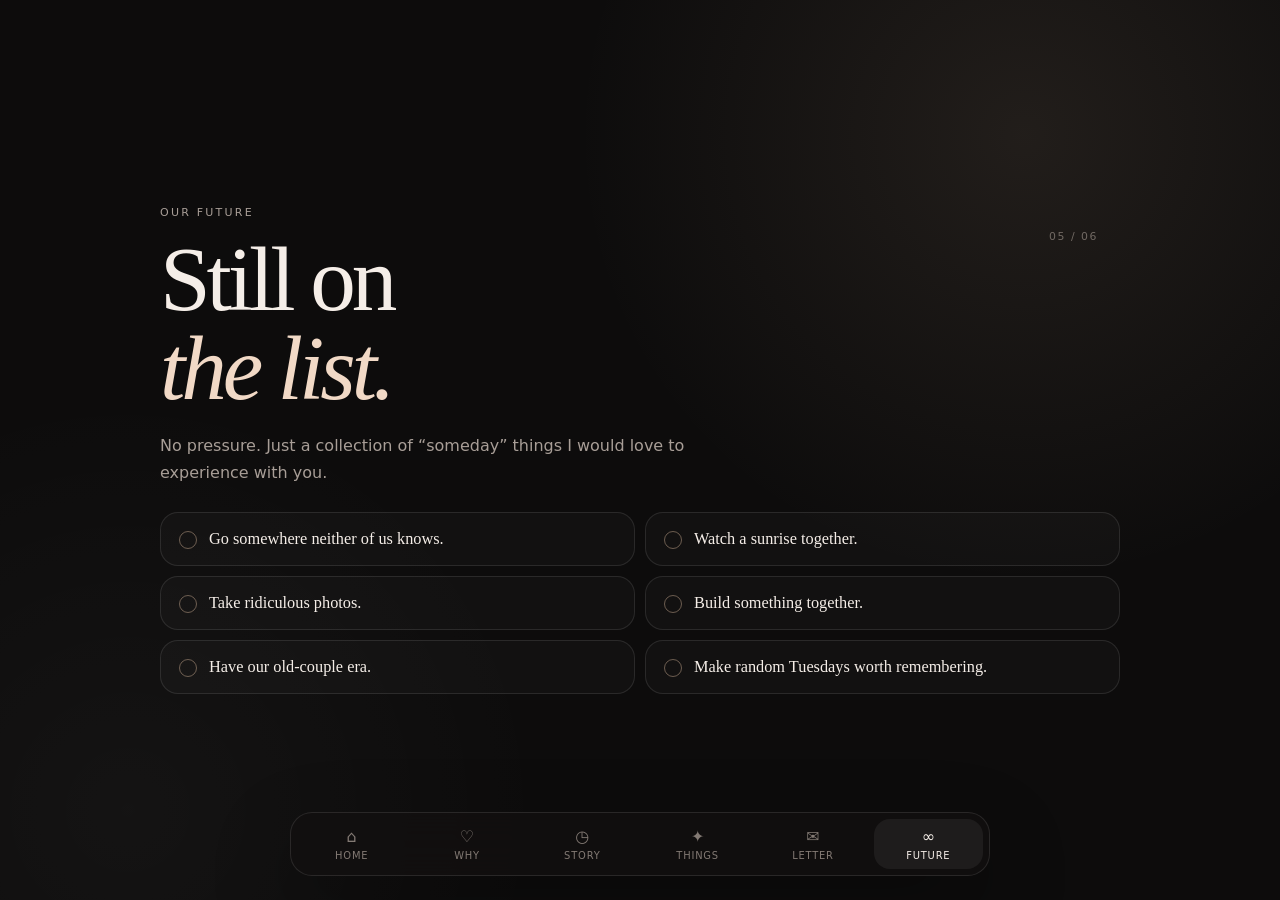
==== future.html @ 2348cdf8 "Add future page" ====
<!doctype html><html lang="en"><head><meta charset="utf-8"><meta name="viewport" content="width=device-width,initial-scale=1,viewport-fit=cover"><title>Our Future · The Place I Keep You</title><link rel="stylesheet" href="styles.css"></head><body><main class="screen"><div class="content fade"><div class="counter">05 / 06</div><div class="eyebrow">Our future</div><h1 class="headline">Still on<br><em>the list.</em></h1><p class="lede">No pressure. Just a collection of “someday” things I would love to experience with you.</p><div class="future-grid"><div class="future fade"><i class="check"></i><span>Go somewhere neither of us knows.</span></div><div class="future fade"><i class="check"></i><span>Watch a sunrise together.</span></div><div class="future fade"><i class="check"></i><span>Take ridiculous photos.</span></div><div class="future fade"><i class="check"></i><span>Build something together.</span></div><div class="future fade"><i class="check"></i><span>Have our old-couple era.</span></div><div class="future fade"><i class="check"></i><span>Make random Tuesdays worth remembering.</span></div></div></div><nav class="app-nav"><a href="index.html"><span class="icon">⌂</span>Home</a><a href="reasons.html"><span class="icon">♡</span>Why</a><a href="story.html"><span class="icon">◷</span>Story</a><a href="memories.html"><span class="icon">✦</span>Things</a><a href="letter.html"><span class="icon">✉</span>Letter</a><a class="active" href="future.html"><span class="icon">∞</span>Future</a></nav></main><script src="script.js"></script></body></html>
---- styles.css ----
:root{--bg:#0d0c0c;--panel:#151212;--text:#f5eee8;--muted:#a89e97;--line:rgba(255,255,255,.1);--accent:#d9b89b;--accent2:#f1d9c6;--shadow:0 30px 80px rgba(0,0,0,.3)}*{box-sizing:border-box}html,body{margin:0;min-height:100%;background:var(--bg);color:var(--text);font-family:Inter,ui-sans-serif,system-ui,-apple-system,BlinkMacSystemFont,"Segoe UI",sans-serif}body{overflow:hidden}a{color:inherit;text-decoration:none}button{font:inherit}.screen{height:100svh;min-height:560px;position:relative;overflow:hidden;display:flex;align-items:center}.screen:before{content:"";position:absolute;inset:0;background:radial-gradient(circle at 80% 15%,rgba(217,184,155,.1),transparent 35%),radial-gradient(circle at 10% 90%,rgba(255,255,255,.03),transparent 30%);pointer-events:none}.content{position:relative;z-index:2;width:min(100% - 40px,960px);margin:auto}.center{text-align:center}.eyebrow{font-size:.69rem;text-transform:uppercase;letter-spacing:.2em;color:var(--muted)}.seal{width:56px;height:56px;border:1px solid rgba(217,184,155,.45);border-radius:50%;display:grid;place-items:center;color:var(--accent);font-size:1.3rem;margin:28px auto}.home h1{font-family:Georgia,"Times New Roman",serif;font-weight:400;font-size:clamp(3.8rem,17vw,8rem);line-height:.9;letter-spacing:-.055em;margin:0}.home h1 em,.headline em{color:var(--accent2);font-style:italic}.home p{max-width:430px;margin:26px auto 0;color:var(--muted);font-size:1rem;line-height:1.7}.primary{display:inline-flex;gap:14px;align-items:center;margin-top:34px;padding:13px 18px;border:1px solid var(--line);border-radius:999px;background:rgba(255,255,255,.035);transition:.25s}.primary:hover{transform:translateY(-2px);border-color:rgba(217,184,155,.5)}.bottom-note{position:absolute;z-index:2;bottom:22px;left:50%;transform:translateX(-50%);font-size:.7rem;color:#6f6762;letter-spacing:.12em;text-transform:uppercase}.ambient{position:absolute;width:260px;height:260px;border-radius:50%;filter:blur(70px);opacity:.17}.a1{background:#b88b68;top:-100px;right:-60px}.a2{background:#7b6253;bottom:-120px;left:-90px}.app-nav{position:absolute;z-index:10;left:50%;transform:translateX(-50%);bottom:max(16px,env(safe-area-inset-bottom));width:min(calc(100% - 24px),700px);display:flex;justify-content:space-between;gap:6px;padding:6px;background:rgba(18,16,16,.78);border:1px solid var(--line);backdrop-filter:blur(18px);border-radius:22px;box-shadow:var(--shadow)}.app-nav a{flex:1;display:flex;flex-direction:column;align-items:center;gap:4px;padding:8px 5px;border-radius:16px;color:#837a74;font-size:.62rem;text-transform:uppercase;letter-spacing:.08em}.app-nav a.active{color:var(--text);background:rgba(255,255,255,.06)}.app-nav .icon{font-size:1rem;letter-spacing:0}.counter{position:absolute;top:24px;right:22px;color:#716963;font-size:.68rem;letter-spacing:.14em}.headline{font-family:Georgia,"Times New Roman",serif;font-weight:400;font-size:clamp(2.7rem,10vw,5.7rem);line-height:.98;letter-spacing:-.045em;margin:16px 0 0}.lede{max-width:610px;color:var(--muted);margin:20px 0 0;line-height:1.65}.grid{display:grid;gap:12px;margin-top:30px}.grid-3{grid-template-columns:repeat(3,1fr)}.tile{border:1px solid var(--line);background:linear-gradient(145deg,rgba(255,255,255,.05),rgba(255,255,255,.018));border-radius:20px;padding:20px;min-height:220px;display:flex;flex-direction:column;justify-content:flex-end}.num{font-size:.68rem;letter-spacing:.15em;color:var(--accent);text-transform:uppercase;align-self:flex-start;margin-bottom:auto}.tile h2{font-family:Georgia,"Times New Roman",serif;font-weight:400;font-size:1.45rem;margin:0 0 7px}.tile p{margin:0;color:var(--muted);font-size:.9rem;line-height:1.55}.story-list{margin-top:26px;display:grid;gap:9px}.story-item{display:grid;grid-template-columns:90px 1fr;gap:16px;align-items:center;padding:13px 0;border-bottom:1px solid var(--line)}.story-item:first-child{border-top:1px solid var(--line)}.date{font-size:.68rem;text-transform:uppercase;letter-spacing:.1em;color:var(--accent)}.story-item h2{font-family:Georgia,"Times New Roman",serif;font-weight:400;font-size:1.18rem;margin:0}.story-item p{margin:4px 0 0;color:var(--muted);font-size:.82rem}.memory-stack{display:grid;grid-template-columns:1fr 1fr;gap:12px;margin-top:28px}.memory{border:1px solid var(--line);border-radius:18px;padding:18px;background:rgba(255,255,255,.025)}.memory strong{display:block;font-family:Georgia,"Times New Roman",serif;font-size:1.14rem;font-weight:400;margin-bottom:8px}.memory span{font-size:.86rem;color:var(--muted);line-height:1.55}.letter-wrap{max-width:760px}.letter{margin-top:24px;display:grid;gap:12px}.letter p{font-family:Georgia,"Times New Roman",serif;color:#dbd0c8;font-size:clamp(1.05rem,2.7vw,1.45rem);line-height:1.6;margin:0}.signature{margin-top:14px;font-family:Georgia,"Times New Roman",serif;color:var(--accent);font-size:1.45rem}.future-grid{display:grid;grid-template-columns:1fr 1fr;gap:10px;margin-top:26px}.future{border:1px solid var(--line);border-radius:18px;padding:16px 18px;display:flex;gap:12px;align-items:flex-start;background:rgba(255,255,255,.025)}.check{width:18px;height:18px;border:1px solid rgba(217,184,155,.45);border-radius:50%;flex:0 0 auto;margin-top:2px}.future span{font-family:Georgia,"Times New Roman",serif;font-size:1.02rem}.secret-card{max-width:720px;margin:auto;padding:34px 24px;border:1px solid rgba(217,184,155,.22);background:linear-gradient(145deg,rgba(217,184,155,.08),rgba(255,255,255,.02));border-radius:26px;text-align:center}.lock{font-size:1.5rem;color:var(--accent)}.secret-card h1{font-family:Georgia,"Times New Roman",serif;font-size:clamp(2.4rem,9vw,5rem);font-weight:400;margin:10px 0 12px;line-height:.98}.secret-card p{color:var(--muted);line-height:1.65;margin:0 auto;max-width:520px}.ghost{margin-top:22px;border:1px solid rgba(217,184,155,.35);background:transparent;color:var(--text);padding:11px 17px;border-radius:999px;cursor:pointer}.secret-copy{display:none;margin:24px auto 0;max-width:560px;text-align:left}.secret-copy.show{display:block}.secret-copy p{font-family:Georgia,"Times New Roman",serif;color:#ddd1c9;font-size:1.12rem;margin:12px 0}.final h1{font-family:Georgia,"Times New Roman",serif;font-size:clamp(3.5rem,14vw,7rem);font-weight:400;line-height:.9;margin:15px 0}.final p{max-width:500px;margin:18px auto;color:var(--muted);line-height:1.7}.heart{color:var(--accent);font-size:1.4rem;margin-top:22px}.fade{animation:fade .6s ease both}@keyframes fade{from{opacity:0;transform:translateY(12px)}to{opacity:1;transform:none}}@media(max-width:720px){.content{width:min(100% - 32px,960px)}.grid-3{grid-template-columns:1fr}.tile{min-height:150px;padding:18px}.tile h2{font-size:1.28rem}.grid-3 .tile:nth-child(3){display:none}.memory-stack,.future-grid{grid-template-columns:1fr}.memory-stack .memory:nth-child(n+3),.future-grid .future:nth-child(n+5){display:none}.story-item{grid-template-columns:72px 1fr}.story-item p{font-size:.77rem}.home p{font-size:.92rem}.app-nav a{font-size:.56rem}.app-nav{border-radius:19px}.screen{min-height:520px}}@media(min-width:721px){.app-nav{bottom:24px}.tile{min-height:250px}}
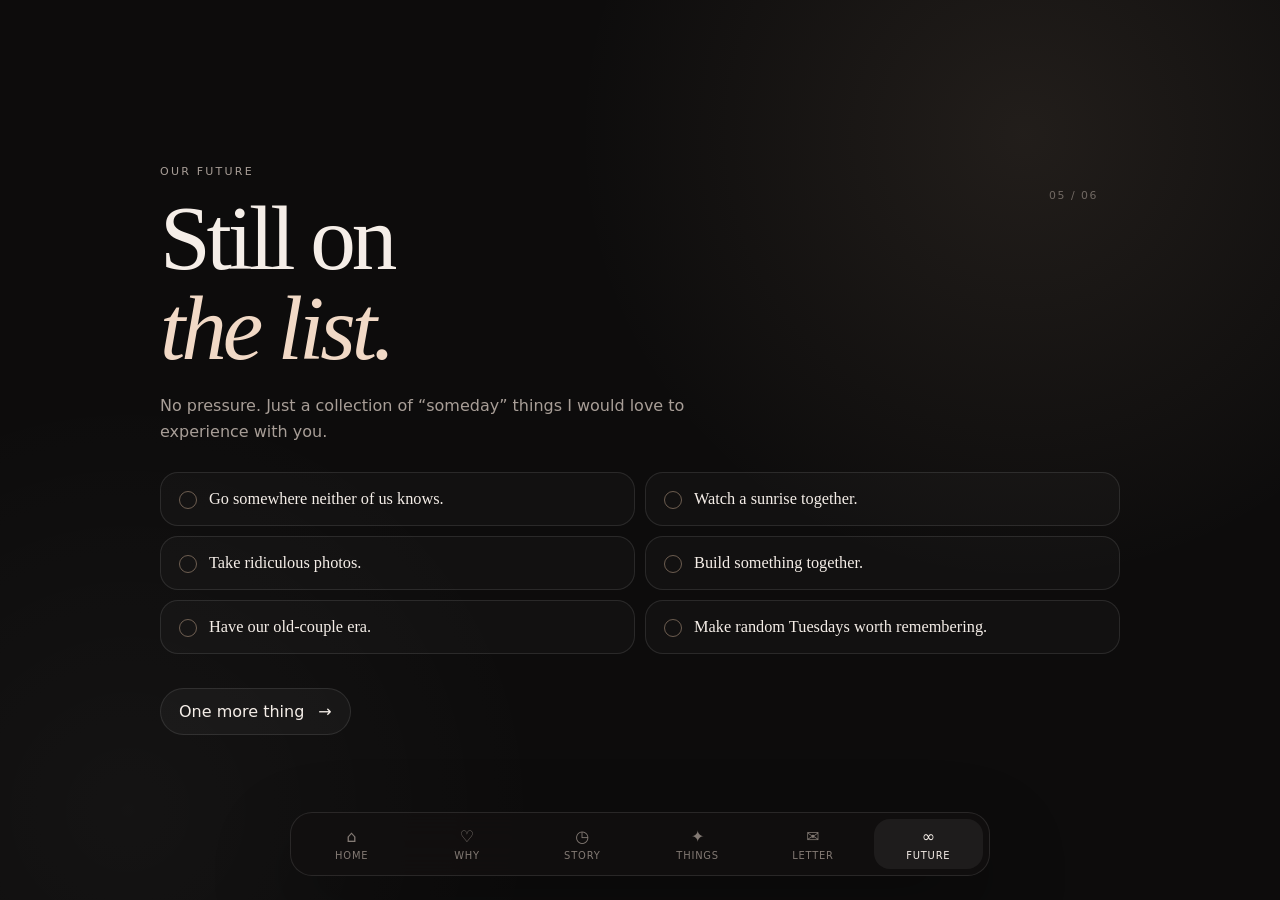
==== commit 3269da98: "Link future page to private final room" ====
--- a/future.html
+++ b/future.html
@@ -1 +1 @@
-<!doctype html><html lang="en"><head><meta charset="utf-8"><meta name="viewport" content="width=device-width,initial-scale=1,viewport-fit=cover"><title>Our Future · The Place I Keep You</title><link rel="stylesheet" href="styles.css"></head><body><main class="screen"><div class="content fade"><div class="counter">05 / 06</div><div class="eyebrow">Our future</div><h1 class="headline">Still on<br><em>the list.</em></h1><p class="lede">No pressure. Just a collection of “someday” things I would love to experience with you.</p><div class="future-grid"><div class="future fade"><i class="check"></i><span>Go somewhere neither of us knows.</span></div><div class="future fade"><i class="check"></i><span>Watch a sunrise together.</span></div><div class="future fade"><i class="check"></i><span>Take ridiculous photos.</span></div><div class="future fade"><i class="check"></i><span>Build something together.</span></div><div class="future fade"><i class="check"></i><span>Have our old-couple era.</span></div><div class="future fade"><i class="check"></i><span>Make random Tuesdays worth remembering.</span></div></div></div><nav class="app-nav"><a href="index.html"><span class="icon">⌂</span>Home</a><a href="reasons.html"><span class="icon">♡</span>Why</a><a href="story.html"><span class="icon">◷</span>Story</a><a href="memories.html"><span class="icon">✦</span>Things</a><a href="letter.html"><span class="icon">✉</span>Letter</a><a class="active" href="future.html"><span class="icon">∞</span>Future</a></nav></main><script src="script.js"></script></body></html>+<!doctype html><html lang="en"><head><meta charset="utf-8"><meta name="viewport" content="width=device-width,initial-scale=1,viewport-fit=cover"><title>Our Future · The Place I Keep You</title><link rel="stylesheet" href="styles.css"></head><body><main class="screen"><div class="content fade"><div class="counter">05 / 06</div><div class="eyebrow">Our future</div><h1 class="headline">Still on<br><em>the list.</em></h1><p class="lede">No pressure. Just a collection of “someday” things I would love to experience with you.</p><div class="future-grid"><div class="future fade"><i class="check"></i><span>Go somewhere neither of us knows.</span></div><div class="future fade"><i class="check"></i><span>Watch a sunrise together.</span></div><div class="future fade"><i class="check"></i><span>Take ridiculous photos.</span></div><div class="future fade"><i class="check"></i><span>Build something together.</span></div><div class="future fade"><i class="check"></i><span>Have our old-couple era.</span></div><div class="future fade"><i class="check"></i><span>Make random Tuesdays worth remembering.</span></div></div><a class="primary" href="secret.html">One more thing <span>→</span></a></div><nav class="app-nav"><a href="index.html"><span class="icon">⌂</span>Home</a><a href="reasons.html"><span class="icon">♡</span>Why</a><a href="story.html"><span class="icon">◷</span>Story</a><a href="memories.html"><span class="icon">✦</span>Things</a><a href="letter.html"><span class="icon">✉</span>Letter</a><a class="active" href="future.html"><span class="icon">∞</span>Future</a></nav></main><script src="script.js"></script></body></html>
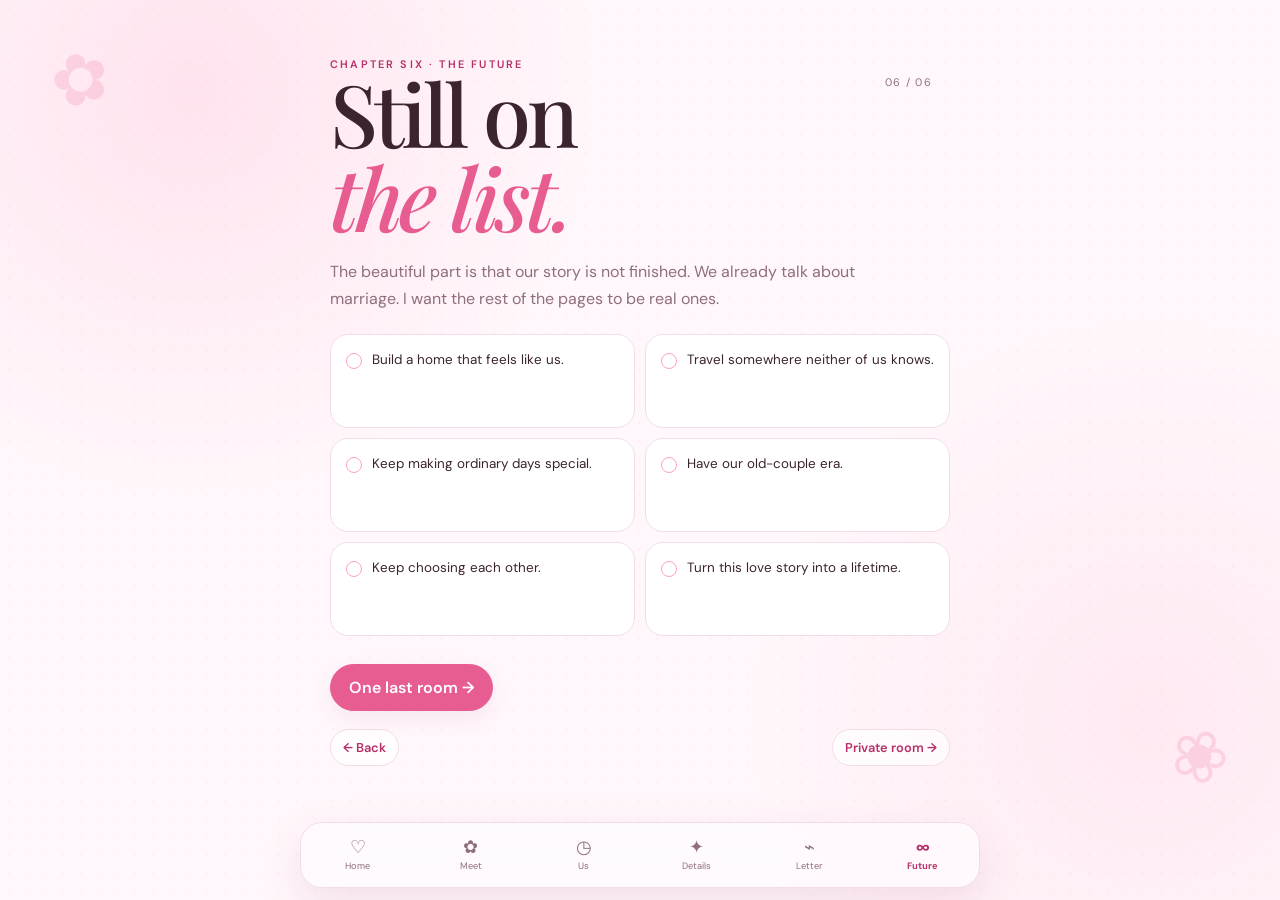
==== commit a76327a3: "Rewrite future chapter for Stella" ====
--- a/future.html
+++ b/future.html
@@ -1 +1 @@
-<!doctype html><html lang="en"><head><meta charset="utf-8"><meta name="viewport" content="width=device-width,initial-scale=1,viewport-fit=cover"><title>Our Future · The Place I Keep You</title><link rel="stylesheet" href="styles.css"></head><body><main class="screen"><div class="content fade"><div class="counter">05 / 06</div><div class="eyebrow">Our future</div><h1 class="headline">Still on<br><em>the list.</em></h1><p class="lede">No pressure. Just a collection of “someday” things I would love to experience with you.</p><div class="future-grid"><div class="future fade"><i class="check"></i><span>Go somewhere neither of us knows.</span></div><div class="future fade"><i class="check"></i><span>Watch a sunrise together.</span></div><div class="future fade"><i class="check"></i><span>Take ridiculous photos.</span></div><div class="future fade"><i class="check"></i><span>Build something together.</span></div><div class="future fade"><i class="check"></i><span>Have our old-couple era.</span></div><div class="future fade"><i class="check"></i><span>Make random Tuesdays worth remembering.</span></div></div><a class="primary" href="secret.html">One more thing <span>→</span></a></div><nav class="app-nav"><a href="index.html"><span class="icon">⌂</span>Home</a><a href="reasons.html"><span class="icon">♡</span>Why</a><a href="story.html"><span class="icon">◷</span>Story</a><a href="memories.html"><span class="icon">✦</span>Things</a><a href="letter.html"><span class="icon">✉</span>Letter</a><a class="active" href="future.html"><span class="icon">∞</span>Future</a></nav></main><script src="script.js"></script></body></html>+<!doctype html><html lang="en"><head><meta charset="utf-8"><meta name="viewport" content="width=device-width,initial-scale=1,viewport-fit=cover"><title>Our Future · Stella</title><link rel="preconnect" href="https://fonts.googleapis.com"><link rel="preconnect" href="https://fonts.gstatic.com" crossorigin><link href="https://fonts.googleapis.com/css2?family=DM+Sans:wght@400;500;600&family=Playfair+Display:ital,wght@0,500;0,600;1,500;1,600&display=swap" rel="stylesheet"><link rel="stylesheet" href="styles.css"></head><body><main class="screen"><span class="flower f1">✿</span><span class="flower f2">❀</span><div class="content fade"><div class="counter">06 / 06</div><div class="eyebrow">Chapter six · The future</div><h2>Still on<br><em>the list.</em></h2><p class="lede">The beautiful part is that our story is not finished. We already talk about marriage. I want the rest of the pages to be real ones.</p><div class="future-grid"><div class="future"><i class="check"></i><span>Build a home that feels like us.</span></div><div class="future"><i class="check"></i><span>Travel somewhere neither of us knows.</span></div><div class="future"><i class="check"></i><span>Keep making ordinary days special.</span></div><div class="future"><i class="check"></i><span>Have our old-couple era.</span></div><div class="future"><i class="check"></i><span>Keep choosing each other.</span></div><div class="future"><i class="check"></i><span>Turn this love story into a lifetime.</span></div></div><div class="btn-row"><a class="btn primary" href="secret.html">One last room →</a></div></div><div class="nextbar"><a href="letter.html">← Back</a><a href="secret.html">Private room →</a></div><nav class="app-nav"><a href="index.html"><span class="icon">♡</span>Home</a><a href="reasons.html"><span class="icon">✿</span>Meet</a><a href="story.html"><span class="icon">◷</span>Us</a><a href="memories.html"><span class="icon">✦</span>Details</a><a href="letter.html"><span class="icon">⌁</span>Letter</a><a class="active" href="future.html"><span class="icon">∞</span>Future</a></nav></main><script src="script.js"></script></body></html>
--- a/styles.css
+++ b/styles.css
@@ -1 +1 @@
-:root{--bg:#0d0c0c;--panel:#151212;--text:#f5eee8;--muted:#a89e97;--line:rgba(255,255,255,.1);--accent:#d9b89b;--accent2:#f1d9c6;--shadow:0 30px 80px rgba(0,0,0,.3)}*{box-sizing:border-box}html,body{margin:0;min-height:100%;background:var(--bg);color:var(--text);font-family:Inter,ui-sans-serif,system-ui,-apple-system,BlinkMacSystemFont,"Segoe UI",sans-serif}body{overflow:hidden}a{color:inherit;text-decoration:none}button{font:inherit}.screen{height:100svh;min-height:560px;position:relative;overflow:hidden;display:flex;align-items:center}.screen:before{content:"";position:absolute;inset:0;background:radial-gradient(circle at 80% 15%,rgba(217,184,155,.1),transparent 35%),radial-gradient(circle at 10% 90%,rgba(255,255,255,.03),transparent 30%);pointer-events:none}.content{position:relative;z-index:2;width:min(100% - 40px,960px);margin:auto}.center{text-align:center}.eyebrow{font-size:.69rem;text-transform:uppercase;letter-spacing:.2em;color:var(--muted)}.seal{width:56px;height:56px;border:1px solid rgba(217,184,155,.45);border-radius:50%;display:grid;place-items:center;color:var(--accent);font-size:1.3rem;margin:28px auto}.home h1{font-family:Georgia,"Times New Roman",serif;font-weight:400;font-size:clamp(3.8rem,17vw,8rem);line-height:.9;letter-spacing:-.055em;margin:0}.home h1 em,.headline em{color:var(--accent2);font-style:italic}.home p{max-width:430px;margin:26px auto 0;color:var(--muted);font-size:1rem;line-height:1.7}.primary{display:inline-flex;gap:14px;align-items:center;margin-top:34px;padding:13px 18px;border:1px solid var(--line);border-radius:999px;background:rgba(255,255,255,.035);transition:.25s}.primary:hover{transform:translateY(-2px);border-color:rgba(217,184,155,.5)}.bottom-note{position:absolute;z-index:2;bottom:22px;left:50%;transform:translateX(-50%);font-size:.7rem;color:#6f6762;letter-spacing:.12em;text-transform:uppercase}.ambient{position:absolute;width:260px;height:260px;border-radius:50%;filter:blur(70px);opacity:.17}.a1{background:#b88b68;top:-100px;right:-60px}.a2{background:#7b6253;bottom:-120px;left:-90px}.app-nav{position:absolute;z-index:10;left:50%;transform:translateX(-50%);bottom:max(16px,env(safe-area-inset-bottom));width:min(calc(100% - 24px),700px);display:flex;justify-content:space-between;gap:6px;padding:6px;background:rgba(18,16,16,.78);border:1px solid var(--line);backdrop-filter:blur(18px);border-radius:22px;box-shadow:var(--shadow)}.app-nav a{flex:1;display:flex;flex-direction:column;align-items:center;gap:4px;padding:8px 5px;border-radius:16px;color:#837a74;font-size:.62rem;text-transform:uppercase;letter-spacing:.08em}.app-nav a.active{color:var(--text);background:rgba(255,255,255,.06)}.app-nav .icon{font-size:1rem;letter-spacing:0}.counter{position:absolute;top:24px;right:22px;color:#716963;font-size:.68rem;letter-spacing:.14em}.headline{font-family:Georgia,"Times New Roman",serif;font-weight:400;font-size:clamp(2.7rem,10vw,5.7rem);line-height:.98;letter-spacing:-.045em;margin:16px 0 0}.lede{max-width:610px;color:var(--muted);margin:20px 0 0;line-height:1.65}.grid{display:grid;gap:12px;margin-top:30px}.grid-3{grid-template-columns:repeat(3,1fr)}.tile{border:1px solid var(--line);background:linear-gradient(145deg,rgba(255,255,255,.05),rgba(255,255,255,.018));border-radius:20px;padding:20px;min-height:220px;display:flex;flex-direction:column;justify-content:flex-end}.num{font-size:.68rem;letter-spacing:.15em;color:var(--accent);text-transform:uppercase;align-self:flex-start;margin-bottom:auto}.tile h2{font-family:Georgia,"Times New Roman",serif;font-weight:400;font-size:1.45rem;margin:0 0 7px}.tile p{margin:0;color:var(--muted);font-size:.9rem;line-height:1.55}.story-list{margin-top:26px;display:grid;gap:9px}.story-item{display:grid;grid-template-columns:90px 1fr;gap:16px;align-items:center;padding:13px 0;border-bottom:1px solid var(--line)}.story-item:first-child{border-top:1px solid var(--line)}.date{font-size:.68rem;text-transform:uppercase;letter-spacing:.1em;color:var(--accent)}.story-item h2{font-family:Georgia,"Times New Roman",serif;font-weight:400;font-size:1.18rem;margin:0}.story-item p{margin:4px 0 0;color:var(--muted);font-size:.82rem}.memory-stack{display:grid;grid-template-columns:1fr 1fr;gap:12px;margin-top:28px}.memory{border:1px solid var(--line);border-radius:18px;padding:18px;background:rgba(255,255,255,.025)}.memory strong{display:block;font-family:Georgia,"Times New Roman",serif;font-size:1.14rem;font-weight:400;margin-bottom:8px}.memory span{font-size:.86rem;color:var(--muted);line-height:1.55}.letter-wrap{max-width:760px}.letter{margin-top:24px;display:grid;gap:12px}.letter p{font-family:Georgia,"Times New Roman",serif;color:#dbd0c8;font-size:clamp(1.05rem,2.7vw,1.45rem);line-height:1.6;margin:0}.signature{margin-top:14px;font-family:Georgia,"Times New Roman",serif;color:var(--accent);font-size:1.45rem}.future-grid{display:grid;grid-template-columns:1fr 1fr;gap:10px;margin-top:26px}.future{border:1px solid var(--line);border-radius:18px;padding:16px 18px;display:flex;gap:12px;align-items:flex-start;background:rgba(255,255,255,.025)}.check{width:18px;height:18px;border:1px solid rgba(217,184,155,.45);border-radius:50%;flex:0 0 auto;margin-top:2px}.future span{font-family:Georgia,"Times New Roman",serif;font-size:1.02rem}.secret-card{max-width:720px;margin:auto;padding:34px 24px;border:1px solid rgba(217,184,155,.22);background:linear-gradient(145deg,rgba(217,184,155,.08),rgba(255,255,255,.02));border-radius:26px;text-align:center}.lock{font-size:1.5rem;color:var(--accent)}.secret-card h1{font-family:Georgia,"Times New Roman",serif;font-size:clamp(2.4rem,9vw,5rem);font-weight:400;margin:10px 0 12px;line-height:.98}.secret-card p{color:var(--muted);line-height:1.65;margin:0 auto;max-width:520px}.ghost{margin-top:22px;border:1px solid rgba(217,184,155,.35);background:transparent;color:var(--text);padding:11px 17px;border-radius:999px;cursor:pointer}.secret-copy{display:none;margin:24px auto 0;max-width:560px;text-align:left}.secret-copy.show{display:block}.secret-copy p{font-family:Georgia,"Times New Roman",serif;color:#ddd1c9;font-size:1.12rem;margin:12px 0}.final h1{font-family:Georgia,"Times New Roman",serif;font-size:clamp(3.5rem,14vw,7rem);font-weight:400;line-height:.9;margin:15px 0}.final p{max-width:500px;margin:18px auto;color:var(--muted);line-height:1.7}.heart{color:var(--accent);font-size:1.4rem;margin-top:22px}.fade{animation:fade .6s ease both}@keyframes fade{from{opacity:0;transform:translateY(12px)}to{opacity:1;transform:none}}@media(max-width:720px){.content{width:min(100% - 32px,960px)}.grid-3{grid-template-columns:1fr}.tile{min-height:150px;padding:18px}.tile h2{font-size:1.28rem}.grid-3 .tile:nth-child(3){display:none}.memory-stack,.future-grid{grid-template-columns:1fr}.memory-stack .memory:nth-child(n+3),.future-grid .future:nth-child(n+5){display:none}.story-item{grid-template-columns:72px 1fr}.story-item p{font-size:.77rem}.home p{font-size:.92rem}.app-nav a{font-size:.56rem}.app-nav{border-radius:19px}.screen{min-height:520px}}@media(min-width:721px){.app-nav{bottom:24px}.tile{min-height:250px}}
+:root{--bg:#fff7fb;--paper:#fffafd;--pink:#e85d91;--pink2:#ff9fc1;--rose:#b62f68;--ink:#3b2430;--muted:#8f6f7d;--line:#f2dce7;--white:#fff;--shadow:0 18px 55px rgba(156,52,99,.12);--serif:'Playfair Display',Georgia,serif;--sans:'DM Sans',Arial,sans-serif}*{box-sizing:border-box}html,body{margin:0;width:100%;height:100%;overflow:hidden}body{font-family:var(--sans);background:radial-gradient(circle at 15% 10%,#ffe3ee 0,transparent 30%),radial-gradient(circle at 90% 80%,#ffe9f2 0,transparent 30%),var(--bg);color:var(--ink)}body:before{content:"";position:fixed;inset:0;pointer-events:none;opacity:.35;background-image:radial-gradient(rgba(232,93,145,.14) 1px,transparent 1px);background-size:18px 18px}.screen{height:100svh;min-height:560px;padding:28px 22px 92px;display:flex;flex-direction:column;justify-content:center;align-items:center;position:relative;overflow:hidden}.paper{width:min(100%,560px);background:rgba(255,250,253,.78);border:1px solid rgba(232,93,145,.14);box-shadow:var(--shadow);border-radius:30px;padding:28px 24px;backdrop-filter:blur(12px);position:relative}.content{width:min(100%,620px);position:relative;z-index:2}.eyebrow{font-size:.68rem;letter-spacing:.2em;text-transform:uppercase;color:var(--rose);font-weight:600}.counter{position:absolute;top:18px;right:18px;font-size:.68rem;letter-spacing:.12em;color:var(--muted)}h1,h2,h3{font-family:var(--serif);font-weight:500;line-height:.98;margin:0}h1{font-size:clamp(3.4rem,14vw,7.6rem);letter-spacing:-.05em}h1 em,h2 em{font-style:italic;color:var(--pink)}h2{font-size:clamp(2.8rem,10vw,5.4rem);letter-spacing:-.045em}.lede{font-size:1rem;line-height:1.7;color:var(--muted);max-width:34rem;margin:18px 0 0}.small{font-size:.86rem;color:var(--muted);line-height:1.7}.quote{font-family:var(--serif);font-size:clamp(1.2rem,4vw,1.65rem);line-height:1.5;color:var(--ink)}.ornament{color:var(--pink);font-size:2rem;line-height:1;margin:18px 0}.heart{color:var(--pink);font-size:1.4rem}.flower{position:absolute;color:rgba(232,93,145,.18);font-size:70px;line-height:1;pointer-events:none}.f1{top:5%;left:4%;transform:rotate(-18deg)}.f2{bottom:12%;right:4%;transform:rotate(24deg)}.f3{top:20%;right:8%;font-size:46px;transform:rotate(14deg)}.btn-row{display:flex;gap:10px;margin-top:28px;flex-wrap:wrap}.btn{display:inline-flex;align-items:center;justify-content:center;gap:8px;min-height:46px;padding:12px 18px;border-radius:999px;border:1px solid var(--line);background:var(--white);color:var(--ink);text-decoration:none;font-weight:600;box-shadow:0 8px 22px rgba(156,52,99,.08)}.btn.primary{background:var(--pink);color:#fff;border-color:var(--pink)}.btn:active{transform:scale(.98)}.chapter-list{display:grid;gap:10px;margin-top:24px}.chapter{display:flex;align-items:center;gap:14px;padding:13px 14px;border:1px solid var(--line);border-radius:18px;background:rgba(255,255,255,.72);text-decoration:none;color:var(--ink)}.chapter .num{width:34px;height:34px;border-radius:50%;display:grid;place-items:center;background:#fff0f6;color:var(--rose);font-size:.8rem;font-weight:700}.chapter strong{font-family:var(--serif);font-size:1.1rem;font-weight:500}.chapter span{margin-left:auto;color:var(--muted);font-size:.8rem}.story-card{display:grid;gap:12px;margin-top:24px}.event{padding:15px 16px;border-radius:18px;background:#fff;border:1px solid var(--line);box-shadow:0 8px 28px rgba(156,52,99,.07)}.event .date{font-size:.68rem;text-transform:uppercase;letter-spacing:.14em;color:var(--rose);font-weight:700}.event h3{font-size:1.28rem;margin-top:5px}.event p{margin:5px 0 0;font-size:.86rem;line-height:1.6;color:var(--muted)}.memory-grid{display:grid;grid-template-columns:1fr 1fr;gap:10px;margin-top:24px}.memory{min-height:112px;padding:15px;border-radius:18px;background:linear-gradient(145deg,#fff,#fff5fa);border:1px solid var(--line);display:flex;flex-direction:column;justify-content:flex-end}.memory b{font-family:var(--serif);font-size:1.05rem;font-weight:500}.memory span{font-size:.78rem;color:var(--muted);margin-top:5px}.letter{margin-top:22px}.letter p{font-family:var(--serif);font-size:clamp(1.08rem,3.6vw,1.42rem);line-height:1.6;margin:0 0 12px;color:var(--ink)}.signature{font-family:var(--serif);font-size:1.6rem;color:var(--rose);margin-top:18px}.future-grid{display:grid;grid-template-columns:1fr 1fr;gap:10px;margin-top:22px}.future{padding:15px;border-radius:18px;border:1px solid var(--line);background:#fff;min-height:94px;display:flex;gap:10px;align-items:flex-start}.check{width:16px;height:16px;border:1px solid var(--pink2);border-radius:50%;margin-top:3px;flex:0 0 auto}.future span{font-size:.84rem;line-height:1.5}.secret-box{text-align:center}.lock{width:60px;height:60px;margin:0 auto 16px;border-radius:50%;display:grid;place-items:center;background:#fff0f6;color:var(--pink);font-size:1.7rem;border:1px solid var(--line)}.hidden-note{display:none;margin-top:20px}.hidden-note.show{display:block}.hidden-note p{font-family:var(--serif);font-size:1.15rem;line-height:1.6}.nextbar{display:flex;align-items:center;justify-content:space-between;width:min(100%,620px);margin-top:18px}.nextbar a{text-decoration:none;color:var(--rose);font-size:.8rem;font-weight:600;padding:9px 12px;border-radius:999px;background:rgba(255,255,255,.72);border:1px solid var(--line)}.app-nav{position:fixed;z-index:30;left:12px;right:12px;bottom:12px;height:66px;border:1px solid var(--line);background:rgba(255,250,253,.9);backdrop-filter:blur(18px);border-radius:22px;display:grid;grid-template-columns:repeat(6,1fr);box-shadow:0 16px 45px rgba(156,52,99,.12)}.app-nav a{display:flex;flex-direction:column;align-items:center;justify-content:center;gap:4px;text-decoration:none;color:var(--muted);font-size:.58rem}.app-nav a.active{color:var(--rose);font-weight:700}.icon{font-size:1.15rem;line-height:1}.fade{animation:fade .7s ease both}.pop{animation:pop .8s cubic-bezier(.2,.8,.2,1) both}@keyframes fade{from{opacity:0;transform:translateY(8px)}to{opacity:1;transform:none}}@keyframes pop{from{opacity:0;transform:scale(.96)}to{opacity:1;transform:none}}@media(max-width:390px){.screen{padding:18px 16px 88px;min-height:520px}.paper{padding:22px 18px;border-radius:24px}.memory{min-height:98px}.future{min-height:88px}.app-nav{left:7px;right:7px}.app-nav a{font-size:.52rem}}@media(min-width:800px){.screen{padding-bottom:105px}.app-nav{left:50%;right:auto;transform:translateX(-50%);width:680px}.paper{padding:36px}.content{width:620px}}
